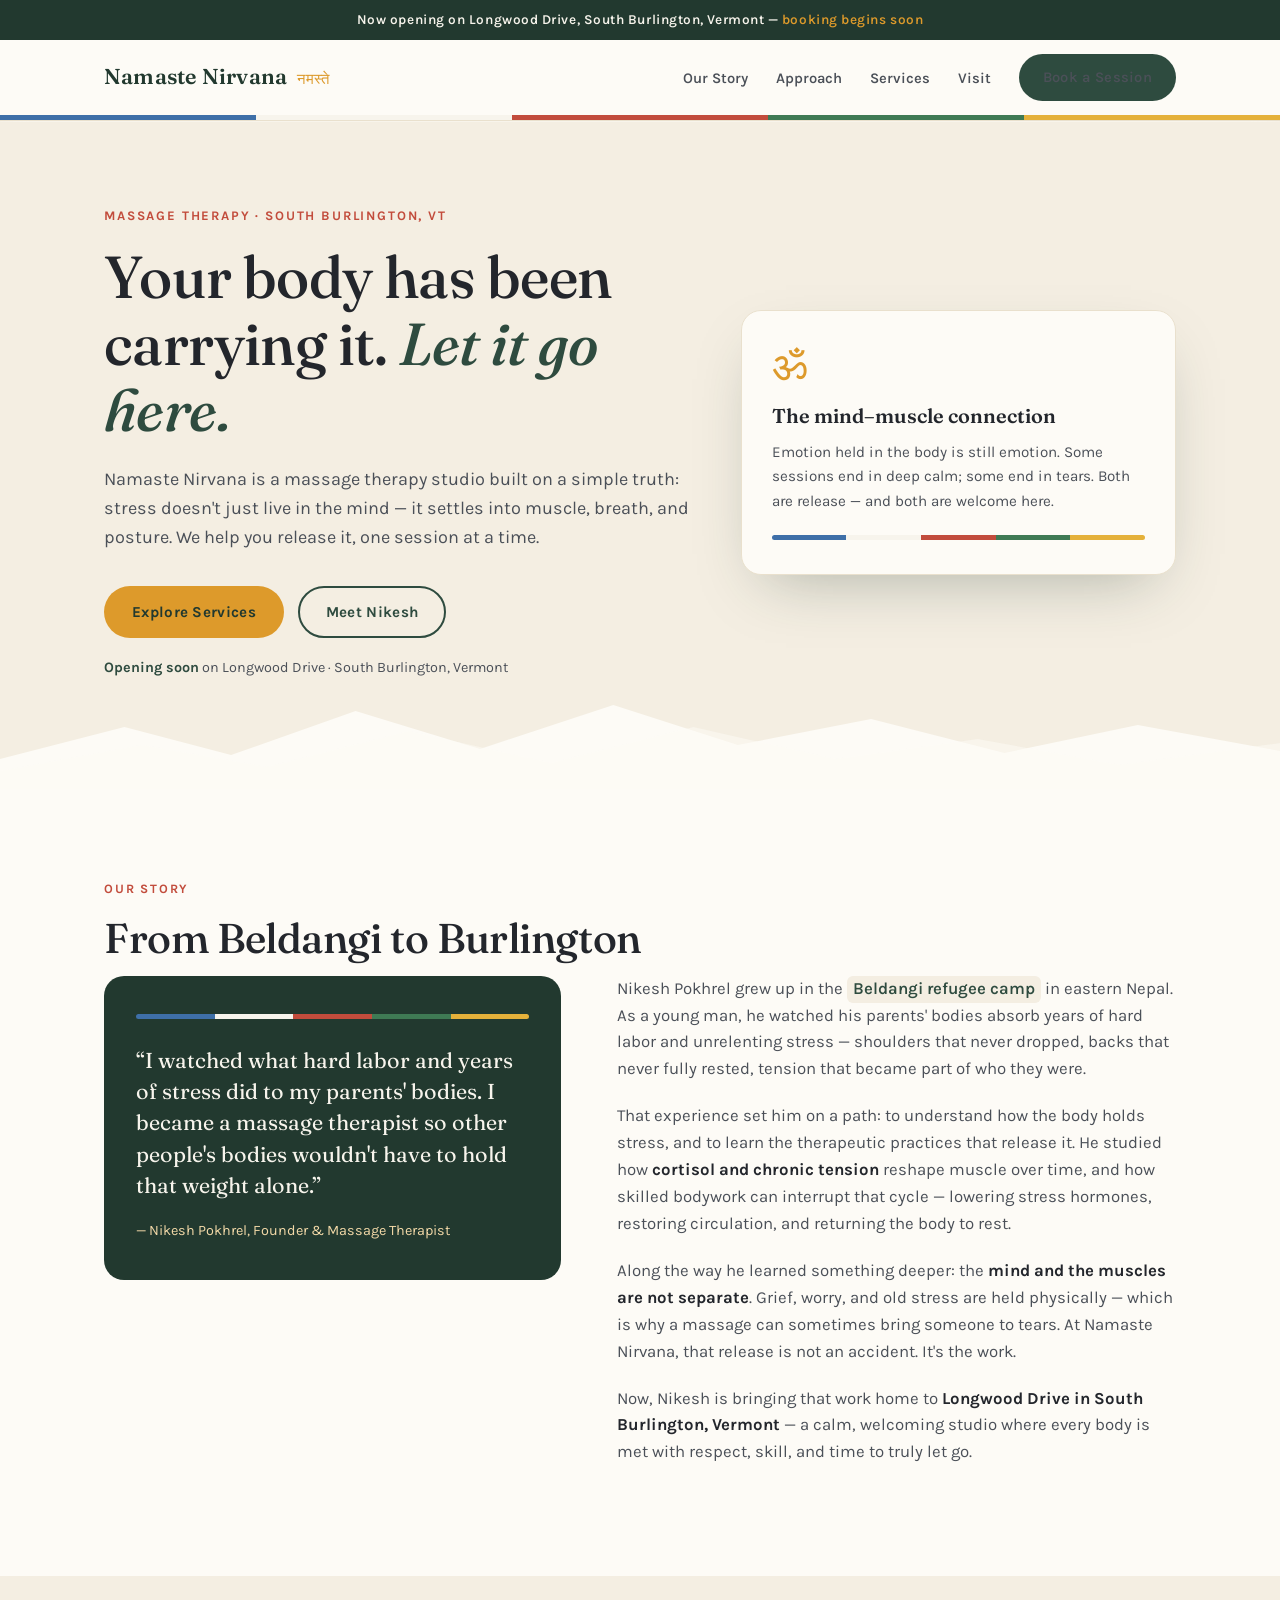
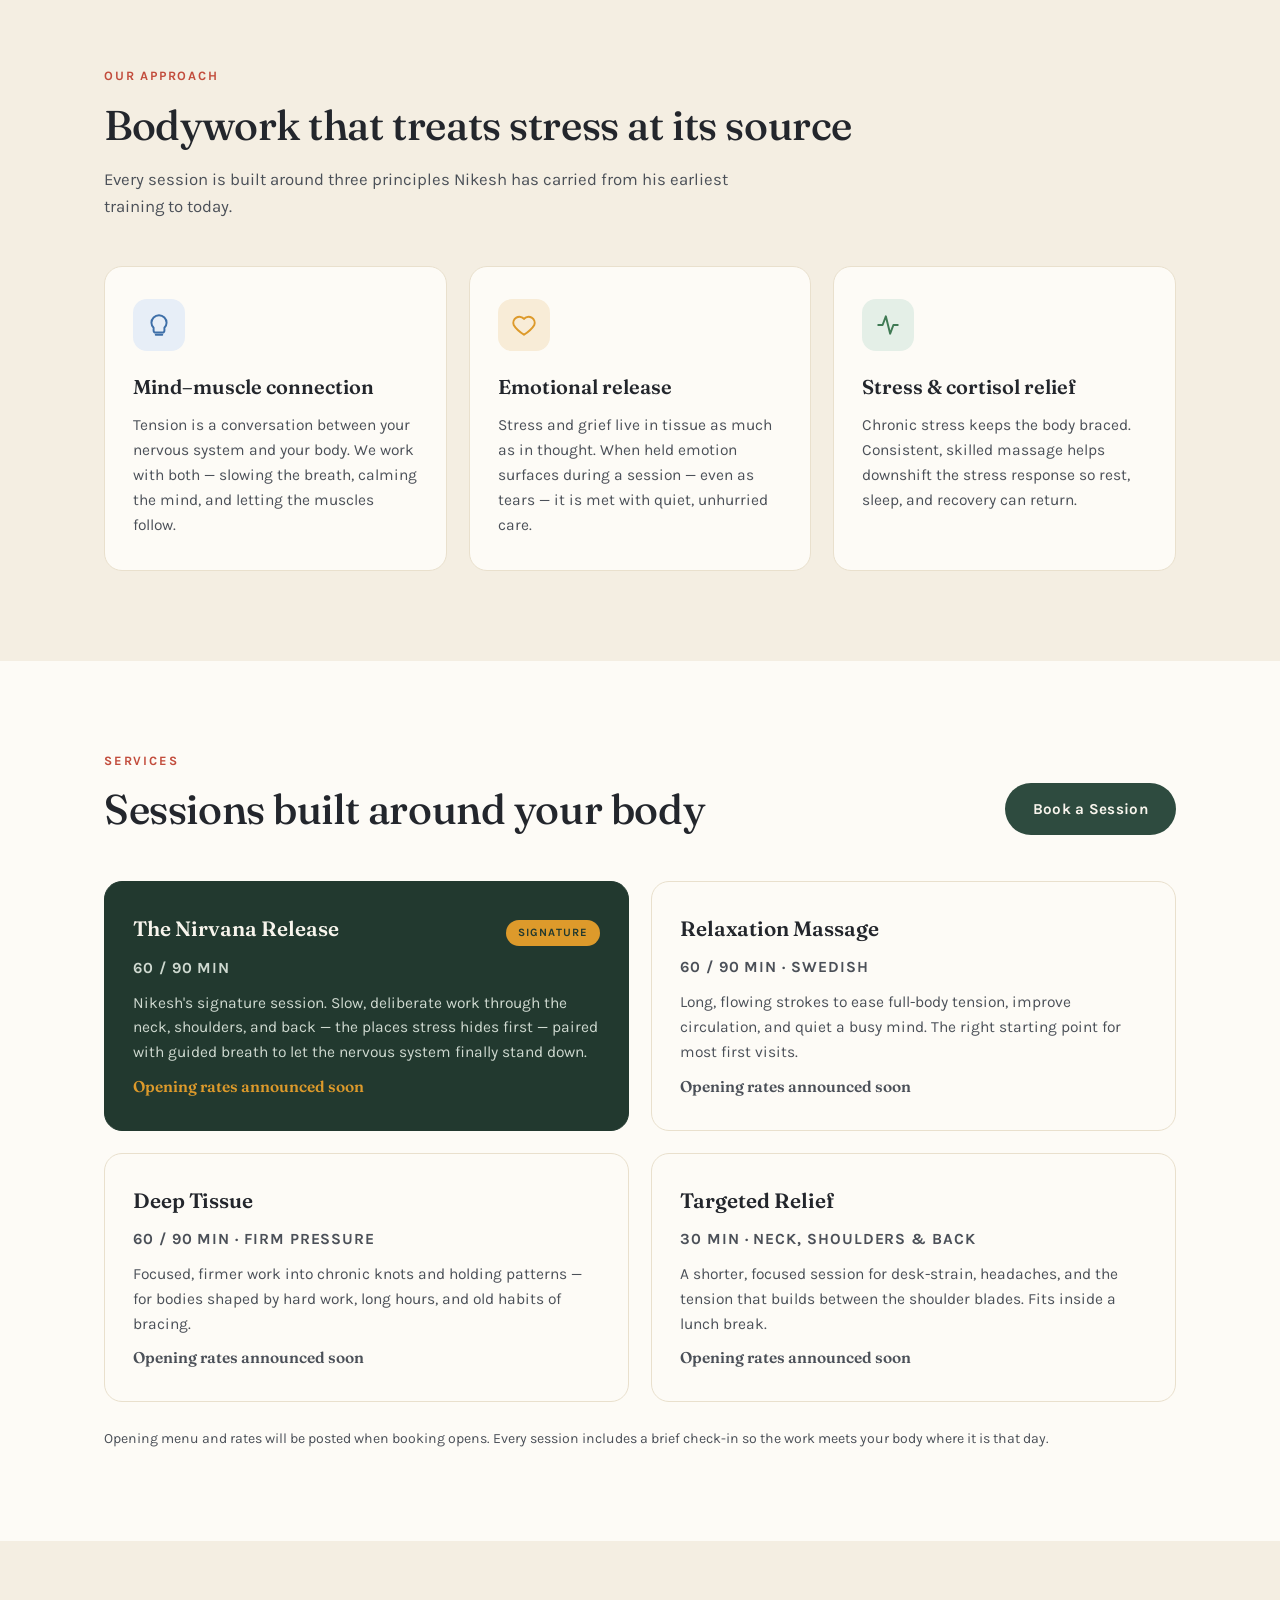
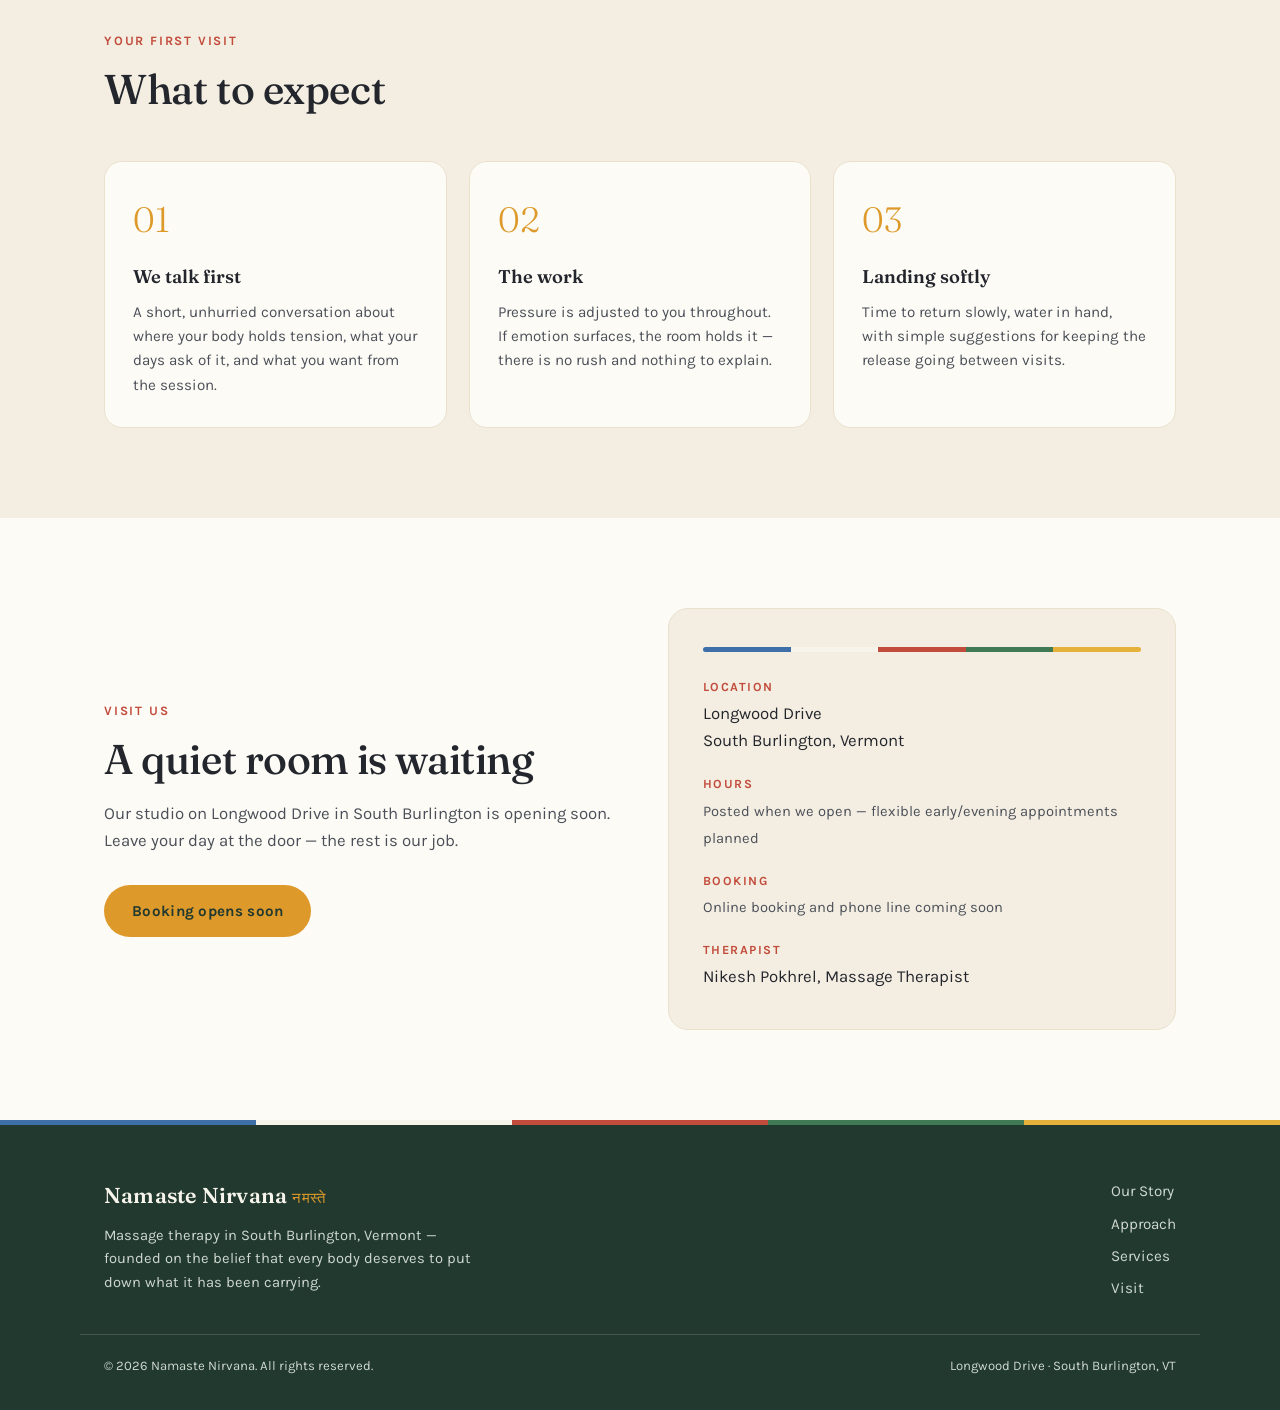
==== docs/index.html @ c133d60f "Add Namaste Nirvana website and GitHub Pages deployment New single-page HTML site in docs/ for the s" ====
<!DOCTYPE html>
<html lang="en">
<head>
<meta charset="UTF-8">
<meta name="viewport" content="width=device-width, initial-scale=1.0">
<title>Namaste Nirvana — Massage Therapy in South Burlington, VT</title>
<meta name="description" content="Namaste Nirvana is a massage therapy studio on Longwood Drive in South Burlington, Vermont. Founded by Nikesh Pokhrel, we help release the stress your body has been carrying.">
<link rel="preconnect" href="https://fonts.googleapis.com">
<link rel="preconnect" href="https://fonts.gstatic.com" crossorigin>
<link href="https://fonts.googleapis.com/css2?family=Fraunces:opsz,wght@9..144,300;9..144,400;9..144,500;9..144,600&family=Karla:wght@400;500;600;700&display=swap" rel="stylesheet">
<style>
  :root {
    --ink: #23262c;
    --ink-soft: #4b5058;
    --paper: #fdfbf6;
    --stone: #f4eee2;
    --stone-deep: #e9e0cd;
    --pine: #2e4b3f;
    --pine-deep: #22392f;
    --marigold: #dd9a2b;
    --marigold-soft: #f3d9a8;
    --clay: #c24c3c;
    /* prayer flag thread — sky, air, fire, water, earth */
    --flag-blue: #3e6fa8;
    --flag-white: #f7f4ec;
    --flag-red: #c24c3c;
    --flag-green: #3f7a54;
    --flag-yellow: #e5b13a;
    --serif: "Fraunces", Georgia, serif;
    --sans: "Karla", -apple-system, "Segoe UI", sans-serif;
  }
  * { margin: 0; padding: 0; box-sizing: border-box; }
  html { scroll-behavior: smooth; }
  body {
    font-family: var(--sans);
    color: var(--ink);
    background: var(--paper);
    line-height: 1.6;
    -webkit-font-smoothing: antialiased;
  }
  img, svg { max-width: 100%; display: block; }
  a { color: inherit; }
  .wrap { max-width: 1120px; margin: 0 auto; padding: 0 24px; }

  /* ---------- prayer flag thread (signature element) ---------- */
  .flag-thread {
    display: flex; height: 5px; width: 100%;
  }
  .flag-thread span { flex: 1; }
  .flag-thread span:nth-child(1) { background: var(--flag-blue); }
  .flag-thread span:nth-child(2) { background: var(--flag-white); }
  .flag-thread span:nth-child(3) { background: var(--flag-red); }
  .flag-thread span:nth-child(4) { background: var(--flag-green); }
  .flag-thread span:nth-child(5) { background: var(--flag-yellow); }

  /* ---------- announcement bar ---------- */
  .announce {
    background: var(--pine-deep); color: var(--flag-white);
    text-align: center; font-size: 0.85rem; letter-spacing: 0.04em;
    padding: 9px 16px; font-weight: 600;
  }
  .announce em { font-style: normal; color: var(--marigold); }

  /* ---------- header ---------- */
  header {
    position: sticky; top: 0; z-index: 50;
    background: rgba(253, 251, 246, 0.92);
    backdrop-filter: blur(12px);
    border-bottom: 1px solid var(--stone-deep);
  }
  .nav {
    display: flex; align-items: center; justify-content: space-between;
    padding: 14px 24px; max-width: 1120px; margin: 0 auto;
  }
  .brand { display: flex; align-items: baseline; gap: 10px; text-decoration: none; }
  .brand-name {
    font-family: var(--serif); font-weight: 600; font-size: 1.35rem;
    color: var(--pine-deep); letter-spacing: 0.01em;
  }
  .brand-devanagari {
    font-size: 0.95rem; color: var(--marigold); font-weight: 400;
  }
  .nav-links { display: flex; gap: 28px; list-style: none; align-items: center; }
  .nav-links a {
    text-decoration: none; font-weight: 600; font-size: 0.92rem;
    color: var(--ink-soft); transition: color 0.2s;
  }
  .nav-links a:hover { color: var(--pine); }
  .btn {
    display: inline-block; text-decoration: none; font-weight: 700;
    font-family: var(--sans); font-size: 0.95rem; letter-spacing: 0.02em;
    padding: 12px 26px; border-radius: 999px; border: 2px solid transparent;
    transition: transform 0.15s ease, background 0.2s, color 0.2s, border-color 0.2s;
    cursor: pointer;
  }
  .btn:hover { transform: translateY(-1px); }
  .btn-primary { background: var(--pine); color: var(--flag-white); }
  .btn-primary:hover { background: var(--pine-deep); }
  .btn-outline { border-color: var(--pine); color: var(--pine); background: transparent; }
  .btn-outline:hover { background: var(--pine); color: var(--flag-white); }
  .btn-marigold { background: var(--marigold); color: var(--pine-deep); }
  .btn-marigold:hover { background: #c8871d; }
  .nav .btn { padding: 10px 22px; }
  .nav-toggle { display: none; }

  /* ---------- hero ---------- */
  .hero {
    background: var(--stone);
    position: relative; overflow: hidden;
  }
  .hero-inner {
    display: grid; grid-template-columns: 1.15fr 0.85fr; gap: 48px;
    align-items: center; padding: 84px 24px 110px;
    max-width: 1120px; margin: 0 auto; position: relative; z-index: 2;
  }
  .hero-kicker {
    font-weight: 700; font-size: 0.82rem; letter-spacing: 0.14em;
    text-transform: uppercase; color: var(--clay); margin-bottom: 18px;
  }
  .hero h1 {
    font-family: var(--serif); font-weight: 500; font-size: clamp(2.4rem, 5vw, 3.7rem);
    line-height: 1.12; color: var(--ink); letter-spacing: -0.01em;
  }
  .hero h1 em { font-style: italic; color: var(--pine); }
  .hero p.lede {
    margin-top: 22px; font-size: 1.13rem; color: var(--ink-soft); max-width: 33em;
  }
  .hero-ctas { margin-top: 34px; display: flex; gap: 14px; flex-wrap: wrap; align-items: center; }
  .hero-note { margin-top: 18px; font-size: 0.9rem; color: var(--ink-soft); }
  .hero-note strong { color: var(--pine); }

  .hero-art { position: relative; }
  .hero-card {
    background: var(--paper); border-radius: 20px; padding: 34px 30px;
    box-shadow: 0 24px 60px -24px rgba(34, 57, 47, 0.35);
    border: 1px solid var(--stone-deep);
  }
  .hero-card .om {
    font-family: var(--serif); font-size: 2.6rem; color: var(--marigold); line-height: 1;
  }
  .hero-card h3 { font-family: var(--serif); font-weight: 600; font-size: 1.25rem; margin: 14px 0 8px; }
  .hero-card p { font-size: 0.95rem; color: var(--ink-soft); }
  .hero-card .flag-thread { margin-top: 22px; border-radius: 3px; overflow: hidden; }

  .ridge { position: absolute; bottom: -2px; left: 0; right: 0; z-index: 1; }
  .ridge svg { width: 100%; height: 90px; display: block; }

  /* ---------- sections ---------- */
  section { padding: 90px 0; }
  .kicker {
    font-weight: 700; font-size: 0.8rem; letter-spacing: 0.14em;
    text-transform: uppercase; color: var(--clay); margin-bottom: 14px;
  }
  h2.section-title {
    font-family: var(--serif); font-weight: 500; font-size: clamp(1.9rem, 3.4vw, 2.6rem);
    line-height: 1.2; letter-spacing: -0.01em; max-width: 18em;
  }
  .section-sub { margin-top: 16px; color: var(--ink-soft); max-width: 38em; font-size: 1.05rem; }

  /* story */
  .story-grid { display: grid; grid-template-columns: 0.9fr 1.1fr; gap: 56px; align-items: start; margin-top: 12px; }
  .story-figure {
    background: var(--pine-deep); border-radius: 20px; padding: 38px 32px; color: var(--flag-white);
    position: sticky; top: 96px;
  }
  .story-figure .flag-thread { border-radius: 3px; overflow: hidden; margin-bottom: 26px; }
  .story-figure blockquote {
    font-family: var(--serif); font-size: 1.35rem; line-height: 1.45; font-weight: 400;
  }
  .story-figure figcaption { margin-top: 18px; font-size: 0.9rem; color: var(--marigold-soft); }
  .story-body p { margin-bottom: 1.2em; color: var(--ink-soft); font-size: 1.05rem; }
  .story-body p strong { color: var(--ink); }
  .story-body .place {
    display: inline-block; background: var(--stone); border-radius: 6px; padding: 0 6px;
    font-weight: 600; color: var(--pine);
  }

  /* approach */
  .band { background: var(--stone); }
  .approach-cards { display: grid; grid-template-columns: repeat(3, 1fr); gap: 22px; margin-top: 46px; }
  .a-card {
    background: var(--paper); border-radius: 18px; padding: 32px 28px;
    border: 1px solid var(--stone-deep);
    transition: transform 0.25s ease, box-shadow 0.25s ease;
  }
  .a-card:hover { transform: translateY(-4px); box-shadow: 0 18px 40px -20px rgba(34, 57, 47, 0.3); }
  .a-card .glyph {
    width: 52px; height: 52px; border-radius: 14px; display: grid; place-items: center;
    margin-bottom: 20px;
  }
  .a-card:nth-child(1) .glyph { background: #e7eef7; color: var(--flag-blue); }
  .a-card:nth-child(2) .glyph { background: #f8ecd7; color: var(--marigold); }
  .a-card:nth-child(3) .glyph { background: #e4efe7; color: var(--flag-green); }
  .a-card h3 { font-family: var(--serif); font-weight: 600; font-size: 1.25rem; margin-bottom: 10px; }
  .a-card p { color: var(--ink-soft); font-size: 0.97rem; }

  /* services */
  .services-head { display: flex; justify-content: space-between; align-items: flex-end; gap: 24px; flex-wrap: wrap; }
  .services-grid { display: grid; grid-template-columns: repeat(2, 1fr); gap: 22px; margin-top: 46px; }
  .s-card {
    border: 1px solid var(--stone-deep); border-radius: 18px; padding: 30px 28px;
    background: var(--paper); display: flex; flex-direction: column; gap: 10px;
    transition: transform 0.25s ease, box-shadow 0.25s ease;
  }
  .s-card:hover { transform: translateY(-4px); box-shadow: 0 18px 40px -20px rgba(34, 57, 47, 0.28); }
  .s-card.signature { background: var(--pine-deep); color: var(--flag-white); border-color: var(--pine-deep); }
  .s-card.signature .s-meta, .s-card.signature p { color: #cfd9d0; }
  .s-card.signature .s-price { color: var(--marigold); }
  .s-top { display: flex; justify-content: space-between; align-items: baseline; gap: 16px; }
  .s-card h3 { font-family: var(--serif); font-weight: 600; font-size: 1.3rem; }
  .s-badge {
    font-size: 0.7rem; font-weight: 700; letter-spacing: 0.1em; text-transform: uppercase;
    background: var(--marigold); color: var(--pine-deep); border-radius: 999px; padding: 4px 12px;
    white-space: nowrap;
  }
  .s-meta { font-size: 0.85rem; font-weight: 700; letter-spacing: 0.06em; text-transform: uppercase; color: var(--clay); }
  .s-card p { color: var(--ink-soft); font-size: 0.97rem; flex: 1; }
  .s-price { font-family: var(--serif); font-size: 1.15rem; font-weight: 600; color: var(--pine); }
  .pricing-note { margin-top: 26px; font-size: 0.88rem; color: var(--ink-soft); }

  /* expect */
  .steps { counter-reset: step; display: grid; grid-template-columns: repeat(3, 1fr); gap: 22px; margin-top: 46px; }
  .step {
    counter-increment: step; background: var(--paper); border-radius: 18px;
    border: 1px solid var(--stone-deep); padding: 30px 28px; position: relative;
  }
  .step::before {
    content: "0" counter(step);
    font-family: var(--serif); font-size: 2.2rem; font-weight: 300; color: var(--marigold);
    display: block; margin-bottom: 14px;
  }
  .step h3 { font-family: var(--serif); font-weight: 600; font-size: 1.15rem; margin-bottom: 8px; }
  .step p { color: var(--ink-soft); font-size: 0.95rem; }

  /* visit */
  .visit-grid { display: grid; grid-template-columns: 1fr 1fr; gap: 56px; align-items: center; }
  .visit-card {
    background: var(--stone); border-radius: 20px; padding: 38px 34px;
    border: 1px solid var(--stone-deep);
  }
  .visit-card dl { display: grid; gap: 20px; margin-top: 26px; }
  .visit-card dt {
    font-size: 0.78rem; font-weight: 700; letter-spacing: 0.12em; text-transform: uppercase;
    color: var(--clay); margin-bottom: 3px;
  }
  .visit-card dd { font-size: 1.05rem; color: var(--ink); }
  .visit-card dd .muted { color: var(--ink-soft); font-size: 0.92rem; }
  .visit-cta { margin-top: 30px; display: flex; gap: 14px; flex-wrap: wrap; }

  /* footer */
  footer { background: var(--pine-deep); color: #cfd9d0; }
  .footer-inner {
    max-width: 1120px; margin: 0 auto; padding: 54px 24px 34px;
    display: flex; justify-content: space-between; gap: 32px; flex-wrap: wrap;
  }
  .footer-brand .brand-name { color: var(--flag-white); }
  .footer-brand p { margin-top: 10px; font-size: 0.92rem; max-width: 26em; }
  .footer-links { list-style: none; display: grid; gap: 8px; font-size: 0.95rem; }
  .footer-links a { text-decoration: none; }
  .footer-links a:hover { color: var(--marigold); }
  .footer-bottom {
    border-top: 1px solid rgba(247, 244, 236, 0.15);
    max-width: 1120px; margin: 0 auto; padding: 20px 24px 34px;
    font-size: 0.82rem; display: flex; justify-content: space-between; gap: 16px; flex-wrap: wrap;
  }

  /* reveal animation */
  .reveal { opacity: 0; transform: translateY(22px); transition: opacity 0.6s ease, transform 0.6s ease; }
  .reveal.in { opacity: 1; transform: none; }
  @media (prefers-reduced-motion: reduce) {
    html { scroll-behavior: auto; }
    .reveal { opacity: 1; transform: none; transition: none; }
  }

  /* ---------- responsive ---------- */
  @media (max-width: 880px) {
    .hero-inner { grid-template-columns: 1fr; padding: 60px 24px 96px; }
    .hero-art { max-width: 460px; }
    .story-grid, .visit-grid { grid-template-columns: 1fr; }
    .story-figure { position: static; }
    .approach-cards, .steps { grid-template-columns: 1fr; }
    .services-grid { grid-template-columns: 1fr; }
    .nav-links { display: none; }
    .nav-toggle {
      display: grid; place-items: center; background: none; border: none;
      width: 42px; height: 42px; cursor: pointer; color: var(--pine-deep);
    }
    .nav-open .nav-links {
      display: grid; position: absolute; top: 100%; left: 0; right: 0;
      background: var(--paper); border-bottom: 1px solid var(--stone-deep);
      padding: 18px 24px 24px; gap: 16px;
    }
    section { padding: 70px 0; }
  }
</style>
</head>
<body>

<div class="announce">Now opening on Longwood Drive, South Burlington, Vermont — <em>booking begins soon</em></div>

<header>
  <nav class="nav" id="nav">
    <a class="brand" href="#top">
      <span class="brand-name">Namaste Nirvana</span>
      <span class="brand-devanagari">नमस्ते</span>
    </a>
    <ul class="nav-links">
      <li><a href="#story">Our Story</a></li>
      <li><a href="#approach">Approach</a></li>
      <li><a href="#services">Services</a></li>
      <li><a href="#visit">Visit</a></li>
      <li><a class="btn btn-primary" href="#visit">Book a Session</a></li>
    </ul>
    <button class="nav-toggle" id="navToggle" aria-label="Open menu">
      <svg width="24" height="24" viewBox="0 0 24 24" fill="none" stroke="currentColor" stroke-width="2.4" stroke-linecap="round"><path d="M4 7h16M4 12h16M4 17h16"/></svg>
    </button>
  </nav>
  <div class="flag-thread" aria-hidden="true"><span></span><span></span><span></span><span></span><span></span></div>
</header>

<main id="top">

  <!-- HERO -->
  <div class="hero">
    <div class="hero-inner">
      <div>
        <p class="hero-kicker">Massage Therapy · South Burlington, VT</p>
        <h1>Your body has been carrying it. <em>Let it go here.</em></h1>
        <p class="lede">
          Namaste Nirvana is a massage therapy studio built on a simple truth:
          stress doesn't just live in the mind — it settles into muscle, breath,
          and posture. We help you release it, one session at a time.
        </p>
        <div class="hero-ctas">
          <a class="btn btn-marigold" href="#services">Explore Services</a>
          <a class="btn btn-outline" href="#story">Meet Nikesh</a>
        </div>
        <p class="hero-note"><strong>Opening soon</strong> on Longwood Drive · South Burlington, Vermont</p>
      </div>
      <div class="hero-art reveal">
        <div class="hero-card">
          <div class="om" aria-hidden="true">ॐ</div>
          <h3>The mind–muscle connection</h3>
          <p>
            Emotion held in the body is still emotion. Some sessions end in deep calm;
            some end in tears. Both are release — and both are welcome here.
          </p>
          <div class="flag-thread" aria-hidden="true"><span></span><span></span><span></span><span></span><span></span></div>
        </div>
      </div>
    </div>
    <div class="ridge" aria-hidden="true">
      <svg viewBox="0 0 1440 90" preserveAspectRatio="none">
        <path d="M0,90 L0,58 L140,26 L260,54 L400,10 L540,48 L690,4 L830,44 L980,18 L1130,52 L1280,24 L1440,50 L1440,90 Z" fill="#fdfbf6"/>
        <path d="M0,90 L0,70 L160,44 L300,66 L460,30 L620,62 L780,26 L940,58 L1100,38 L1260,64 L1440,42 L1440,90 Z" fill="#fdfbf6" opacity="0.5"/>
      </svg>
    </div>
  </div>

  <!-- STORY -->
  <section id="story">
    <div class="wrap">
      <p class="kicker reveal">Our Story</p>
      <h2 class="section-title reveal">From Beldangi to Burlington</h2>
      <div class="story-grid">
        <figure class="story-figure reveal">
          <div class="flag-thread" aria-hidden="true"><span></span><span></span><span></span><span></span><span></span></div>
          <blockquote>
            “I watched what hard labor and years of stress did to my parents' bodies.
            I became a massage therapist so other people's bodies wouldn't have to
            hold that weight alone.”
          </blockquote>
          <figcaption>— Nikesh Pokhrel, Founder &amp; Massage Therapist</figcaption>
        </figure>
        <div class="story-body reveal">
          <p>
            Nikesh Pokhrel grew up in the <span class="place">Beldangi refugee camp</span> in
            eastern Nepal. As a young man, he watched his parents' bodies absorb years of
            hard labor and unrelenting stress — shoulders that never dropped, backs that
            never fully rested, tension that became part of who they were.
          </p>
          <p>
            That experience set him on a path: to understand how the body holds stress,
            and to learn the therapeutic practices that release it. He studied how
            <strong>cortisol and chronic tension</strong> reshape muscle over time, and how
            skilled bodywork can interrupt that cycle — lowering stress hormones, restoring
            circulation, and returning the body to rest.
          </p>
          <p>
            Along the way he learned something deeper: the <strong>mind and the muscles are
            not separate</strong>. Grief, worry, and old stress are held physically — which is
            why a massage can sometimes bring someone to tears. At Namaste Nirvana, that
            release is not an accident. It's the work.
          </p>
          <p>
            Now, Nikesh is bringing that work home to <strong>Longwood Drive in South
            Burlington, Vermont</strong> — a calm, welcoming studio where every body is met
            with respect, skill, and time to truly let go.
          </p>
        </div>
      </div>
    </div>
  </section>

  <!-- APPROACH -->
  <section id="approach" class="band">
    <div class="wrap">
      <p class="kicker reveal">Our Approach</p>
      <h2 class="section-title reveal">Bodywork that treats stress at its source</h2>
      <p class="section-sub reveal">
        Every session is built around three principles Nikesh has carried from his
        earliest training to today.
      </p>
      <div class="approach-cards">
        <div class="a-card reveal">
          <div class="glyph" aria-hidden="true">
            <svg width="26" height="26" viewBox="0 0 24 24" fill="none" stroke="currentColor" stroke-width="1.8" stroke-linecap="round" stroke-linejoin="round"><path d="M12 3a7 7 0 0 0-7 7c0 2 1 3.5 2 4.5V17a2 2 0 0 0 2 2h6a2 2 0 0 0 2-2v-2.5c1-1 2-2.5 2-4.5a7 7 0 0 0-7-7z"/><path d="M9 21h6"/></svg>
          </div>
          <h3>Mind–muscle connection</h3>
          <p>
            Tension is a conversation between your nervous system and your body.
            We work with both — slowing the breath, calming the mind, and letting
            the muscles follow.
          </p>
        </div>
        <div class="a-card reveal">
          <div class="glyph" aria-hidden="true">
            <svg width="26" height="26" viewBox="0 0 24 24" fill="none" stroke="currentColor" stroke-width="1.8" stroke-linecap="round" stroke-linejoin="round"><path d="M12 21s-7-4.6-9.5-9A5.6 5.6 0 0 1 12 6.4 5.6 5.6 0 0 1 21.5 12C19 16.4 12 21 12 21z"/></svg>
          </div>
          <h3>Emotional release</h3>
          <p>
            Stress and grief live in tissue as much as in thought. When held emotion
            surfaces during a session — even as tears — it is met with quiet,
            unhurried care.
          </p>
        </div>
        <div class="a-card reveal">
          <div class="glyph" aria-hidden="true">
            <svg width="26" height="26" viewBox="0 0 24 24" fill="none" stroke="currentColor" stroke-width="1.8" stroke-linecap="round" stroke-linejoin="round"><path d="M3 12h4l3-8 4 16 3-8h4"/></svg>
          </div>
          <h3>Stress &amp; cortisol relief</h3>
          <p>
            Chronic stress keeps the body braced. Consistent, skilled massage helps
            downshift the stress response so rest, sleep, and recovery can return.
          </p>
        </div>
      </div>
    </div>
  </section>

  <!-- SERVICES -->
  <section id="services">
    <div class="wrap">
      <div class="services-head">
        <div>
          <p class="kicker reveal">Services</p>
          <h2 class="section-title reveal">Sessions built around your body</h2>
        </div>
        <a class="btn btn-primary reveal" href="#visit">Book a Session</a>
      </div>
      <div class="services-grid">
        <div class="s-card signature reveal">
          <div class="s-top">
            <h3>The Nirvana Release</h3>
            <span class="s-badge">Signature</span>
          </div>
          <p class="s-meta">60 / 90 min</p>
          <p>
            Nikesh's signature session. Slow, deliberate work through the neck,
            shoulders, and back — the places stress hides first — paired with guided
            breath to let the nervous system finally stand down.
          </p>
          <p class="s-price">Opening rates announced soon</p>
        </div>
        <div class="s-card reveal">
          <div class="s-top"><h3>Relaxation Massage</h3></div>
          <p class="s-meta">60 / 90 min · Swedish</p>
          <p>
            Long, flowing strokes to ease full-body tension, improve circulation,
            and quiet a busy mind. The right starting point for most first visits.
          </p>
          <p class="s-price">Opening rates announced soon</p>
        </div>
        <div class="s-card reveal">
          <div class="s-top"><h3>Deep Tissue</h3></div>
          <p class="s-meta">60 / 90 min · Firm pressure</p>
          <p>
            Focused, firmer work into chronic knots and holding patterns — for bodies
            shaped by hard work, long hours, and old habits of bracing.
          </p>
          <p class="s-price">Opening rates announced soon</p>
        </div>
        <div class="s-card reveal">
          <div class="s-top"><h3>Targeted Relief</h3></div>
          <p class="s-meta">30 min · Neck, shoulders &amp; back</p>
          <p>
            A shorter, focused session for desk-strain, headaches, and the tension
            that builds between the shoulder blades. Fits inside a lunch break.
          </p>
          <p class="s-price">Opening rates announced soon</p>
        </div>
      </div>
      <p class="pricing-note">
        Opening menu and rates will be posted when booking opens. Every session includes
        a brief check-in so the work meets your body where it is that day.
      </p>
    </div>
  </section>

  <!-- WHAT TO EXPECT -->
  <section class="band">
    <div class="wrap">
      <p class="kicker reveal">Your First Visit</p>
      <h2 class="section-title reveal">What to expect</h2>
      <div class="steps">
        <div class="step reveal">
          <h3>We talk first</h3>
          <p>
            A short, unhurried conversation about where your body holds tension,
            what your days ask of it, and what you want from the session.
          </p>
        </div>
        <div class="step reveal">
          <h3>The work</h3>
          <p>
            Pressure is adjusted to you throughout. If emotion surfaces, the room
            holds it — there is no rush and nothing to explain.
          </p>
        </div>
        <div class="step reveal">
          <h3>Landing softly</h3>
          <p>
            Time to return slowly, water in hand, with simple suggestions for
            keeping the release going between visits.
          </p>
        </div>
      </div>
    </div>
  </section>

  <!-- VISIT -->
  <section id="visit">
    <div class="wrap">
      <div class="visit-grid">
        <div class="reveal">
          <p class="kicker">Visit Us</p>
          <h2 class="section-title">A quiet room is waiting</h2>
          <p class="section-sub">
            Our studio on Longwood Drive in South Burlington is opening soon.
            Leave your day at the door — the rest is our job.
          </p>
          <div class="visit-cta">
            <a class="btn btn-marigold" href="#visit">Booking opens soon</a>
          </div>
        </div>
        <div class="visit-card reveal">
          <div class="flag-thread" aria-hidden="true" style="border-radius:3px;overflow:hidden;"><span></span><span></span><span></span><span></span><span></span></div>
          <dl>
            <div>
              <dt>Location</dt>
              <dd>Longwood Drive<br>South Burlington, Vermont</dd>
            </div>
            <div>
              <dt>Hours</dt>
              <dd><span class="muted">Posted when we open — flexible early/evening appointments planned</span></dd>
            </div>
            <div>
              <dt>Booking</dt>
              <dd><span class="muted">Online booking and phone line coming soon</span></dd>
            </div>
            <div>
              <dt>Therapist</dt>
              <dd>Nikesh Pokhrel, Massage Therapist</dd>
            </div>
          </dl>
        </div>
      </div>
    </div>
  </section>

</main>

<footer>
  <div class="flag-thread" aria-hidden="true"><span></span><span></span><span></span><span></span><span></span></div>
  <div class="footer-inner">
    <div class="footer-brand">
      <span class="brand-name">Namaste Nirvana <span class="brand-devanagari">नमस्ते</span></span>
      <p>
        Massage therapy in South Burlington, Vermont — founded on the belief that
        every body deserves to put down what it has been carrying.
      </p>
    </div>
    <ul class="footer-links">
      <li><a href="#story">Our Story</a></li>
      <li><a href="#approach">Approach</a></li>
      <li><a href="#services">Services</a></li>
      <li><a href="#visit">Visit</a></li>
    </ul>
  </div>
  <div class="footer-bottom">
    <span>© 2026 Namaste Nirvana. All rights reserved.</span>
    <span>Longwood Drive · South Burlington, VT</span>
  </div>
</footer>

<script>
  // mobile nav
  const nav = document.getElementById('nav');
  document.getElementById('navToggle').addEventListener('click', () => {
    nav.classList.toggle('nav-open');
  });
  nav.querySelectorAll('.nav-links a').forEach(a =>
    a.addEventListener('click', () => nav.classList.remove('nav-open'))
  );

  // scroll reveal
  const io = new IntersectionObserver(entries => {
    entries.forEach(e => {
      if (e.isIntersecting) { e.target.classList.add('in'); io.unobserve(e.target); }
    });
  }, { threshold: 0.12 });
  document.querySelectorAll('.reveal').forEach(el => io.observe(el));
</script>

</body>
</html>
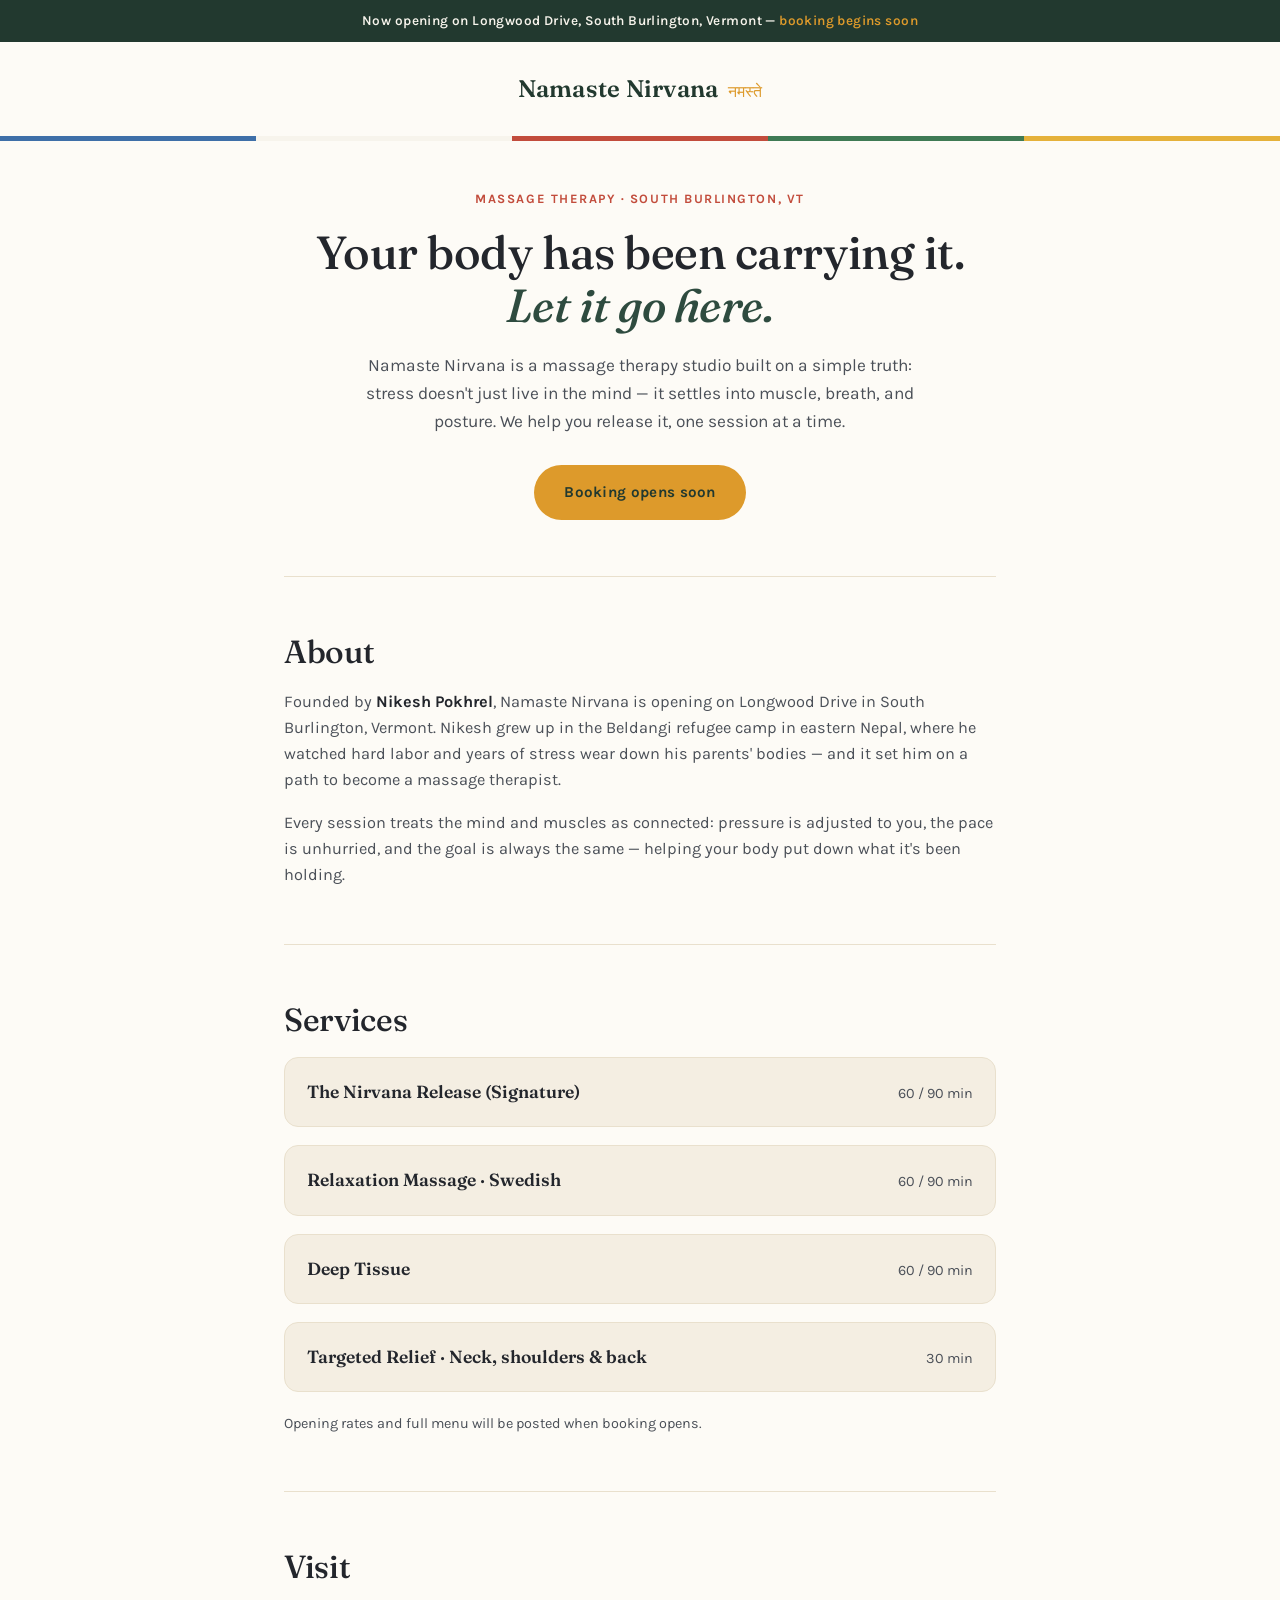
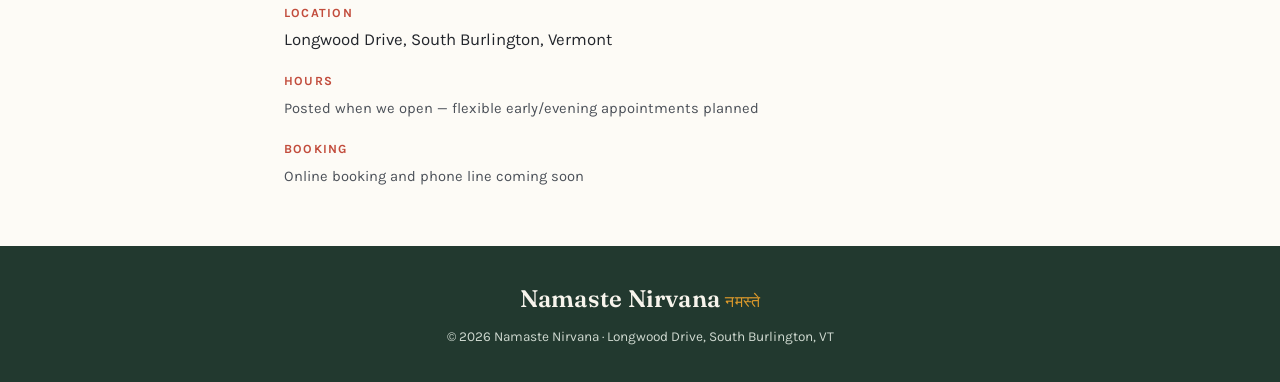
==== commit 344bbfa9: "Simplify homepage to a single clean info page Strip the site down to what a one-page business site n" ====
--- a/docs/index.html
+++ b/docs/index.html
@@ -7,7 +7,7 @@
 <meta name="description" content="Namaste Nirvana is a massage therapy studio on Longwood Drive in South Burlington, Vermont. Founded by Nikesh Pokhrel, we help release the stress your body has been carrying.">
 <link rel="preconnect" href="https://fonts.googleapis.com">
 <link rel="preconnect" href="https://fonts.gstatic.com" crossorigin>
-<link href="https://fonts.googleapis.com/css2?family=Fraunces:opsz,wght@9..144,300;9..144,400;9..144,500;9..144,600&family=Karla:wght@400;500;600;700&display=swap" rel="stylesheet">
+<link href="https://fonts.googleapis.com/css2?family=Fraunces:opsz,wght@9..144,400;9..144,500;9..144,600&family=Karla:wght@400;500;600;700&display=swap" rel="stylesheet">
 <style>
   :root {
     --ink: #23262c;
@@ -18,9 +18,7 @@
     --pine: #2e4b3f;
     --pine-deep: #22392f;
     --marigold: #dd9a2b;
-    --marigold-soft: #f3d9a8;
     --clay: #c24c3c;
-    /* prayer flag thread — sky, air, fire, water, earth */
     --flag-blue: #3e6fa8;
     --flag-white: #f7f4ec;
     --flag-red: #c24c3c;
@@ -30,7 +28,6 @@
     --sans: "Karla", -apple-system, "Segoe UI", sans-serif;
   }
   * { margin: 0; padding: 0; box-sizing: border-box; }
-  html { scroll-behavior: smooth; }
   body {
     font-family: var(--sans);
     color: var(--ink);
@@ -38,14 +35,10 @@
     line-height: 1.6;
     -webkit-font-smoothing: antialiased;
   }
-  img, svg { max-width: 100%; display: block; }
   a { color: inherit; }
-  .wrap { max-width: 1120px; margin: 0 auto; padding: 0 24px; }
-
-  /* ---------- prayer flag thread (signature element) ---------- */
-  .flag-thread {
-    display: flex; height: 5px; width: 100%;
-  }
+  .wrap { max-width: 760px; margin: 0 auto; padding: 0 24px; }
+
+  .flag-thread { display: flex; height: 5px; width: 100%; }
   .flag-thread span { flex: 1; }
   .flag-thread span:nth-child(1) { background: var(--flag-blue); }
   .flag-thread span:nth-child(2) { background: var(--flag-white); }
@@ -53,245 +46,77 @@
   .flag-thread span:nth-child(4) { background: var(--flag-green); }
   .flag-thread span:nth-child(5) { background: var(--flag-yellow); }
 
-  /* ---------- announcement bar ---------- */
   .announce {
     background: var(--pine-deep); color: var(--flag-white);
-    text-align: center; font-size: 0.85rem; letter-spacing: 0.04em;
-    padding: 9px 16px; font-weight: 600;
+    text-align: center; font-size: 0.85rem; letter-spacing: 0.03em;
+    padding: 10px 16px; font-weight: 600;
   }
   .announce em { font-style: normal; color: var(--marigold); }
 
-  /* ---------- header ---------- */
-  header {
-    position: sticky; top: 0; z-index: 50;
-    background: rgba(253, 251, 246, 0.92);
-    backdrop-filter: blur(12px);
-    border-bottom: 1px solid var(--stone-deep);
-  }
-  .nav {
-    display: flex; align-items: center; justify-content: space-between;
-    padding: 14px 24px; max-width: 1120px; margin: 0 auto;
-  }
-  .brand { display: flex; align-items: baseline; gap: 10px; text-decoration: none; }
+  header { padding: 28px 0; }
+  .brand { display: flex; align-items: baseline; justify-content: center; gap: 10px; text-decoration: none; }
   .brand-name {
-    font-family: var(--serif); font-weight: 600; font-size: 1.35rem;
+    font-family: var(--serif); font-weight: 600; font-size: 1.5rem;
     color: var(--pine-deep); letter-spacing: 0.01em;
   }
-  .brand-devanagari {
-    font-size: 0.95rem; color: var(--marigold); font-weight: 400;
-  }
-  .nav-links { display: flex; gap: 28px; list-style: none; align-items: center; }
-  .nav-links a {
-    text-decoration: none; font-weight: 600; font-size: 0.92rem;
-    color: var(--ink-soft); transition: color 0.2s;
-  }
-  .nav-links a:hover { color: var(--pine); }
+  .brand-devanagari { font-size: 1rem; color: var(--marigold); font-weight: 400; }
+
   .btn {
     display: inline-block; text-decoration: none; font-weight: 700;
     font-family: var(--sans); font-size: 0.95rem; letter-spacing: 0.02em;
-    padding: 12px 26px; border-radius: 999px; border: 2px solid transparent;
-    transition: transform 0.15s ease, background 0.2s, color 0.2s, border-color 0.2s;
-    cursor: pointer;
-  }
-  .btn:hover { transform: translateY(-1px); }
-  .btn-primary { background: var(--pine); color: var(--flag-white); }
-  .btn-primary:hover { background: var(--pine-deep); }
+    padding: 13px 28px; border-radius: 999px; border: 2px solid transparent;
+  }
+  .btn-marigold { background: var(--marigold); color: var(--pine-deep); }
   .btn-outline { border-color: var(--pine); color: var(--pine); background: transparent; }
-  .btn-outline:hover { background: var(--pine); color: var(--flag-white); }
-  .btn-marigold { background: var(--marigold); color: var(--pine-deep); }
-  .btn-marigold:hover { background: #c8871d; }
-  .nav .btn { padding: 10px 22px; }
-  .nav-toggle { display: none; }
-
-  /* ---------- hero ---------- */
-  .hero {
-    background: var(--stone);
-    position: relative; overflow: hidden;
-  }
-  .hero-inner {
-    display: grid; grid-template-columns: 1.15fr 0.85fr; gap: 48px;
-    align-items: center; padding: 84px 24px 110px;
-    max-width: 1120px; margin: 0 auto; position: relative; z-index: 2;
-  }
+
+  main { padding: 8px 0 0; }
+  section { padding: 56px 0; border-top: 1px solid var(--stone-deep); }
+  section:first-of-type { border-top: none; }
+
+  .hero { text-align: center; padding-top: 40px; }
   .hero-kicker {
-    font-weight: 700; font-size: 0.82rem; letter-spacing: 0.14em;
-    text-transform: uppercase; color: var(--clay); margin-bottom: 18px;
+    font-weight: 700; font-size: 0.8rem; letter-spacing: 0.12em;
+    text-transform: uppercase; color: var(--clay); margin-bottom: 16px;
   }
   .hero h1 {
-    font-family: var(--serif); font-weight: 500; font-size: clamp(2.4rem, 5vw, 3.7rem);
-    line-height: 1.12; color: var(--ink); letter-spacing: -0.01em;
+    font-family: var(--serif); font-weight: 500; font-size: clamp(2rem, 6vw, 2.9rem);
+    line-height: 1.15; color: var(--ink); letter-spacing: -0.01em;
   }
   .hero h1 em { font-style: italic; color: var(--pine); }
   .hero p.lede {
-    margin-top: 22px; font-size: 1.13rem; color: var(--ink-soft); max-width: 33em;
-  }
-  .hero-ctas { margin-top: 34px; display: flex; gap: 14px; flex-wrap: wrap; align-items: center; }
-  .hero-note { margin-top: 18px; font-size: 0.9rem; color: var(--ink-soft); }
-  .hero-note strong { color: var(--pine); }
-
-  .hero-art { position: relative; }
-  .hero-card {
-    background: var(--paper); border-radius: 20px; padding: 34px 30px;
-    box-shadow: 0 24px 60px -24px rgba(34, 57, 47, 0.35);
-    border: 1px solid var(--stone-deep);
-  }
-  .hero-card .om {
-    font-family: var(--serif); font-size: 2.6rem; color: var(--marigold); line-height: 1;
-  }
-  .hero-card h3 { font-family: var(--serif); font-weight: 600; font-size: 1.25rem; margin: 14px 0 8px; }
-  .hero-card p { font-size: 0.95rem; color: var(--ink-soft); }
-  .hero-card .flag-thread { margin-top: 22px; border-radius: 3px; overflow: hidden; }
-
-  .ridge { position: absolute; bottom: -2px; left: 0; right: 0; z-index: 1; }
-  .ridge svg { width: 100%; height: 90px; display: block; }
-
-  /* ---------- sections ---------- */
-  section { padding: 90px 0; }
-  .kicker {
-    font-weight: 700; font-size: 0.8rem; letter-spacing: 0.14em;
-    text-transform: uppercase; color: var(--clay); margin-bottom: 14px;
-  }
+    margin: 20px auto 0; font-size: 1.08rem; color: var(--ink-soft); max-width: 34em;
+  }
+  .hero-ctas { margin-top: 30px; display: flex; gap: 14px; justify-content: center; flex-wrap: wrap; }
+
   h2.section-title {
-    font-family: var(--serif); font-weight: 500; font-size: clamp(1.9rem, 3.4vw, 2.6rem);
-    line-height: 1.2; letter-spacing: -0.01em; max-width: 18em;
-  }
-  .section-sub { margin-top: 16px; color: var(--ink-soft); max-width: 38em; font-size: 1.05rem; }
-
-  /* story */
-  .story-grid { display: grid; grid-template-columns: 0.9fr 1.1fr; gap: 56px; align-items: start; margin-top: 12px; }
-  .story-figure {
-    background: var(--pine-deep); border-radius: 20px; padding: 38px 32px; color: var(--flag-white);
-    position: sticky; top: 96px;
-  }
-  .story-figure .flag-thread { border-radius: 3px; overflow: hidden; margin-bottom: 26px; }
-  .story-figure blockquote {
-    font-family: var(--serif); font-size: 1.35rem; line-height: 1.45; font-weight: 400;
-  }
-  .story-figure figcaption { margin-top: 18px; font-size: 0.9rem; color: var(--marigold-soft); }
-  .story-body p { margin-bottom: 1.2em; color: var(--ink-soft); font-size: 1.05rem; }
-  .story-body p strong { color: var(--ink); }
-  .story-body .place {
-    display: inline-block; background: var(--stone); border-radius: 6px; padding: 0 6px;
-    font-weight: 600; color: var(--pine);
-  }
-
-  /* approach */
-  .band { background: var(--stone); }
-  .approach-cards { display: grid; grid-template-columns: repeat(3, 1fr); gap: 22px; margin-top: 46px; }
-  .a-card {
-    background: var(--paper); border-radius: 18px; padding: 32px 28px;
-    border: 1px solid var(--stone-deep);
-    transition: transform 0.25s ease, box-shadow 0.25s ease;
-  }
-  .a-card:hover { transform: translateY(-4px); box-shadow: 0 18px 40px -20px rgba(34, 57, 47, 0.3); }
-  .a-card .glyph {
-    width: 52px; height: 52px; border-radius: 14px; display: grid; place-items: center;
-    margin-bottom: 20px;
-  }
-  .a-card:nth-child(1) .glyph { background: #e7eef7; color: var(--flag-blue); }
-  .a-card:nth-child(2) .glyph { background: #f8ecd7; color: var(--marigold); }
-  .a-card:nth-child(3) .glyph { background: #e4efe7; color: var(--flag-green); }
-  .a-card h3 { font-family: var(--serif); font-weight: 600; font-size: 1.25rem; margin-bottom: 10px; }
-  .a-card p { color: var(--ink-soft); font-size: 0.97rem; }
-
-  /* services */
-  .services-head { display: flex; justify-content: space-between; align-items: flex-end; gap: 24px; flex-wrap: wrap; }
-  .services-grid { display: grid; grid-template-columns: repeat(2, 1fr); gap: 22px; margin-top: 46px; }
-  .s-card {
-    border: 1px solid var(--stone-deep); border-radius: 18px; padding: 30px 28px;
-    background: var(--paper); display: flex; flex-direction: column; gap: 10px;
-    transition: transform 0.25s ease, box-shadow 0.25s ease;
-  }
-  .s-card:hover { transform: translateY(-4px); box-shadow: 0 18px 40px -20px rgba(34, 57, 47, 0.28); }
-  .s-card.signature { background: var(--pine-deep); color: var(--flag-white); border-color: var(--pine-deep); }
-  .s-card.signature .s-meta, .s-card.signature p { color: #cfd9d0; }
-  .s-card.signature .s-price { color: var(--marigold); }
-  .s-top { display: flex; justify-content: space-between; align-items: baseline; gap: 16px; }
-  .s-card h3 { font-family: var(--serif); font-weight: 600; font-size: 1.3rem; }
-  .s-badge {
-    font-size: 0.7rem; font-weight: 700; letter-spacing: 0.1em; text-transform: uppercase;
-    background: var(--marigold); color: var(--pine-deep); border-radius: 999px; padding: 4px 12px;
-    white-space: nowrap;
-  }
-  .s-meta { font-size: 0.85rem; font-weight: 700; letter-spacing: 0.06em; text-transform: uppercase; color: var(--clay); }
-  .s-card p { color: var(--ink-soft); font-size: 0.97rem; flex: 1; }
-  .s-price { font-family: var(--serif); font-size: 1.15rem; font-weight: 600; color: var(--pine); }
-  .pricing-note { margin-top: 26px; font-size: 0.88rem; color: var(--ink-soft); }
-
-  /* expect */
-  .steps { counter-reset: step; display: grid; grid-template-columns: repeat(3, 1fr); gap: 22px; margin-top: 46px; }
-  .step {
-    counter-increment: step; background: var(--paper); border-radius: 18px;
-    border: 1px solid var(--stone-deep); padding: 30px 28px; position: relative;
-  }
-  .step::before {
-    content: "0" counter(step);
-    font-family: var(--serif); font-size: 2.2rem; font-weight: 300; color: var(--marigold);
-    display: block; margin-bottom: 14px;
-  }
-  .step h3 { font-family: var(--serif); font-weight: 600; font-size: 1.15rem; margin-bottom: 8px; }
-  .step p { color: var(--ink-soft); font-size: 0.95rem; }
-
-  /* visit */
-  .visit-grid { display: grid; grid-template-columns: 1fr 1fr; gap: 56px; align-items: center; }
-  .visit-card {
-    background: var(--stone); border-radius: 20px; padding: 38px 34px;
-    border: 1px solid var(--stone-deep);
-  }
-  .visit-card dl { display: grid; gap: 20px; margin-top: 26px; }
+    font-family: var(--serif); font-weight: 500; font-size: clamp(1.6rem, 3.4vw, 2rem);
+    line-height: 1.2; letter-spacing: -0.01em; margin-bottom: 18px;
+  }
+  .about p { color: var(--ink-soft); font-size: 1.02rem; margin-bottom: 1em; }
+  .about p:last-child { margin-bottom: 0; }
+  .about strong { color: var(--ink); }
+
+  .services-list { display: grid; gap: 18px; margin-top: 6px; }
+  .s-row {
+    border: 1px solid var(--stone-deep); border-radius: 14px; padding: 20px 22px;
+    background: var(--stone); display: flex; justify-content: space-between;
+    align-items: baseline; gap: 16px; flex-wrap: wrap;
+  }
+  .s-row h3 { font-family: var(--serif); font-weight: 600; font-size: 1.1rem; }
+  .s-row .s-meta { font-size: 0.9rem; color: var(--ink-soft); }
+  .pricing-note { margin-top: 20px; font-size: 0.9rem; color: var(--ink-soft); }
+
+  .visit-card dl { display: grid; gap: 18px; margin-top: 4px; }
   .visit-card dt {
-    font-size: 0.78rem; font-weight: 700; letter-spacing: 0.12em; text-transform: uppercase;
+    font-size: 0.78rem; font-weight: 700; letter-spacing: 0.1em; text-transform: uppercase;
     color: var(--clay); margin-bottom: 3px;
   }
   .visit-card dd { font-size: 1.05rem; color: var(--ink); }
   .visit-card dd .muted { color: var(--ink-soft); font-size: 0.92rem; }
-  .visit-cta { margin-top: 30px; display: flex; gap: 14px; flex-wrap: wrap; }
-
-  /* footer */
-  footer { background: var(--pine-deep); color: #cfd9d0; }
-  .footer-inner {
-    max-width: 1120px; margin: 0 auto; padding: 54px 24px 34px;
-    display: flex; justify-content: space-between; gap: 32px; flex-wrap: wrap;
-  }
-  .footer-brand .brand-name { color: var(--flag-white); }
-  .footer-brand p { margin-top: 10px; font-size: 0.92rem; max-width: 26em; }
-  .footer-links { list-style: none; display: grid; gap: 8px; font-size: 0.95rem; }
-  .footer-links a { text-decoration: none; }
-  .footer-links a:hover { color: var(--marigold); }
-  .footer-bottom {
-    border-top: 1px solid rgba(247, 244, 236, 0.15);
-    max-width: 1120px; margin: 0 auto; padding: 20px 24px 34px;
-    font-size: 0.82rem; display: flex; justify-content: space-between; gap: 16px; flex-wrap: wrap;
-  }
-
-  /* reveal animation */
-  .reveal { opacity: 0; transform: translateY(22px); transition: opacity 0.6s ease, transform 0.6s ease; }
-  .reveal.in { opacity: 1; transform: none; }
-  @media (prefers-reduced-motion: reduce) {
-    html { scroll-behavior: auto; }
-    .reveal { opacity: 1; transform: none; transition: none; }
-  }
-
-  /* ---------- responsive ---------- */
-  @media (max-width: 880px) {
-    .hero-inner { grid-template-columns: 1fr; padding: 60px 24px 96px; }
-    .hero-art { max-width: 460px; }
-    .story-grid, .visit-grid { grid-template-columns: 1fr; }
-    .story-figure { position: static; }
-    .approach-cards, .steps { grid-template-columns: 1fr; }
-    .services-grid { grid-template-columns: 1fr; }
-    .nav-links { display: none; }
-    .nav-toggle {
-      display: grid; place-items: center; background: none; border: none;
-      width: 42px; height: 42px; cursor: pointer; color: var(--pine-deep);
-    }
-    .nav-open .nav-links {
-      display: grid; position: absolute; top: 100%; left: 0; right: 0;
-      background: var(--paper); border-bottom: 1px solid var(--stone-deep);
-      padding: 18px 24px 24px; gap: 16px;
-    }
-    section { padding: 70px 0; }
-  }
+
+  footer { background: var(--pine-deep); color: #cfd9d0; text-align: center; padding: 34px 24px; }
+  footer .brand-name { color: var(--flag-white); }
+  footer p { margin-top: 8px; font-size: 0.85rem; }
 </style>
 </head>
 <body>
@@ -299,328 +124,96 @@
 <div class="announce">Now opening on Longwood Drive, South Burlington, Vermont — <em>booking begins soon</em></div>
 
 <header>
-  <nav class="nav" id="nav">
-    <a class="brand" href="#top">
-      <span class="brand-name">Namaste Nirvana</span>
-      <span class="brand-devanagari">नमस्ते</span>
-    </a>
-    <ul class="nav-links">
-      <li><a href="#story">Our Story</a></li>
-      <li><a href="#approach">Approach</a></li>
-      <li><a href="#services">Services</a></li>
-      <li><a href="#visit">Visit</a></li>
-      <li><a class="btn btn-primary" href="#visit">Book a Session</a></li>
-    </ul>
-    <button class="nav-toggle" id="navToggle" aria-label="Open menu">
-      <svg width="24" height="24" viewBox="0 0 24 24" fill="none" stroke="currentColor" stroke-width="2.4" stroke-linecap="round"><path d="M4 7h16M4 12h16M4 17h16"/></svg>
-    </button>
-  </nav>
-  <div class="flag-thread" aria-hidden="true"><span></span><span></span><span></span><span></span><span></span></div>
+  <a class="brand" href="#top">
+    <span class="brand-name">Namaste Nirvana</span>
+    <span class="brand-devanagari">नमस्ते</span>
+  </a>
 </header>
 
+<div class="flag-thread" aria-hidden="true"><span></span><span></span><span></span><span></span><span></span></div>
+
 <main id="top">
 
-  <!-- HERO -->
-  <div class="hero">
-    <div class="hero-inner">
-      <div>
-        <p class="hero-kicker">Massage Therapy · South Burlington, VT</p>
-        <h1>Your body has been carrying it. <em>Let it go here.</em></h1>
-        <p class="lede">
-          Namaste Nirvana is a massage therapy studio built on a simple truth:
-          stress doesn't just live in the mind — it settles into muscle, breath,
-          and posture. We help you release it, one session at a time.
-        </p>
-        <div class="hero-ctas">
-          <a class="btn btn-marigold" href="#services">Explore Services</a>
-          <a class="btn btn-outline" href="#story">Meet Nikesh</a>
-        </div>
-        <p class="hero-note"><strong>Opening soon</strong> on Longwood Drive · South Burlington, Vermont</p>
+  <div class="wrap">
+
+    <section class="hero">
+      <p class="hero-kicker">Massage Therapy · South Burlington, VT</p>
+      <h1>Your body has been carrying it. <em>Let it go here.</em></h1>
+      <p class="lede">
+        Namaste Nirvana is a massage therapy studio built on a simple truth:
+        stress doesn't just live in the mind — it settles into muscle, breath,
+        and posture. We help you release it, one session at a time.
+      </p>
+      <div class="hero-ctas">
+        <a class="btn btn-marigold" href="#visit">Booking opens soon</a>
       </div>
-      <div class="hero-art reveal">
-        <div class="hero-card">
-          <div class="om" aria-hidden="true">ॐ</div>
-          <h3>The mind–muscle connection</h3>
-          <p>
-            Emotion held in the body is still emotion. Some sessions end in deep calm;
-            some end in tears. Both are release — and both are welcome here.
-          </p>
-          <div class="flag-thread" aria-hidden="true"><span></span><span></span><span></span><span></span><span></span></div>
+    </section>
+
+    <section id="about" class="about">
+      <h2 class="section-title">About</h2>
+      <p>
+        Founded by <strong>Nikesh Pokhrel</strong>, Namaste Nirvana is opening on
+        Longwood Drive in South Burlington, Vermont. Nikesh grew up in the Beldangi
+        refugee camp in eastern Nepal, where he watched hard labor and years of
+        stress wear down his parents' bodies — and it set him on a path to become a
+        massage therapist.
+      </p>
+      <p>
+        Every session treats the mind and muscles as connected: pressure is adjusted
+        to you, the pace is unhurried, and the goal is always the same — helping
+        your body put down what it's been holding.
+      </p>
+    </section>
+
+    <section id="services">
+      <h2 class="section-title">Services</h2>
+      <div class="services-list">
+        <div class="s-row">
+          <h3>The Nirvana Release (Signature)</h3>
+          <span class="s-meta">60 / 90 min</span>
+        </div>
+        <div class="s-row">
+          <h3>Relaxation Massage · Swedish</h3>
+          <span class="s-meta">60 / 90 min</span>
+        </div>
+        <div class="s-row">
+          <h3>Deep Tissue</h3>
+          <span class="s-meta">60 / 90 min</span>
+        </div>
+        <div class="s-row">
+          <h3>Targeted Relief · Neck, shoulders &amp; back</h3>
+          <span class="s-meta">30 min</span>
         </div>
       </div>
-    </div>
-    <div class="ridge" aria-hidden="true">
-      <svg viewBox="0 0 1440 90" preserveAspectRatio="none">
-        <path d="M0,90 L0,58 L140,26 L260,54 L400,10 L540,48 L690,4 L830,44 L980,18 L1130,52 L1280,24 L1440,50 L1440,90 Z" fill="#fdfbf6"/>
-        <path d="M0,90 L0,70 L160,44 L300,66 L460,30 L620,62 L780,26 L940,58 L1100,38 L1260,64 L1440,42 L1440,90 Z" fill="#fdfbf6" opacity="0.5"/>
-      </svg>
-    </div>
+      <p class="pricing-note">Opening rates and full menu will be posted when booking opens.</p>
+    </section>
+
+    <section id="visit" class="visit-card">
+      <h2 class="section-title">Visit</h2>
+      <dl>
+        <div>
+          <dt>Location</dt>
+          <dd>Longwood Drive, South Burlington, Vermont</dd>
+        </div>
+        <div>
+          <dt>Hours</dt>
+          <dd><span class="muted">Posted when we open — flexible early/evening appointments planned</span></dd>
+        </div>
+        <div>
+          <dt>Booking</dt>
+          <dd><span class="muted">Online booking and phone line coming soon</span></dd>
+        </div>
+      </dl>
+    </section>
+
   </div>
 
-  <!-- STORY -->
-  <section id="story">
-    <div class="wrap">
-      <p class="kicker reveal">Our Story</p>
-      <h2 class="section-title reveal">From Beldangi to Burlington</h2>
-      <div class="story-grid">
-        <figure class="story-figure reveal">
-          <div class="flag-thread" aria-hidden="true"><span></span><span></span><span></span><span></span><span></span></div>
-          <blockquote>
-            “I watched what hard labor and years of stress did to my parents' bodies.
-            I became a massage therapist so other people's bodies wouldn't have to
-            hold that weight alone.”
-          </blockquote>
-          <figcaption>— Nikesh Pokhrel, Founder &amp; Massage Therapist</figcaption>
-        </figure>
-        <div class="story-body reveal">
-          <p>
-            Nikesh Pokhrel grew up in the <span class="place">Beldangi refugee camp</span> in
-            eastern Nepal. As a young man, he watched his parents' bodies absorb years of
-            hard labor and unrelenting stress — shoulders that never dropped, backs that
-            never fully rested, tension that became part of who they were.
-          </p>
-          <p>
-            That experience set him on a path: to understand how the body holds stress,
-            and to learn the therapeutic practices that release it. He studied how
-            <strong>cortisol and chronic tension</strong> reshape muscle over time, and how
-            skilled bodywork can interrupt that cycle — lowering stress hormones, restoring
-            circulation, and returning the body to rest.
-          </p>
-          <p>
-            Along the way he learned something deeper: the <strong>mind and the muscles are
-            not separate</strong>. Grief, worry, and old stress are held physically — which is
-            why a massage can sometimes bring someone to tears. At Namaste Nirvana, that
-            release is not an accident. It's the work.
-          </p>
-          <p>
-            Now, Nikesh is bringing that work home to <strong>Longwood Drive in South
-            Burlington, Vermont</strong> — a calm, welcoming studio where every body is met
-            with respect, skill, and time to truly let go.
-          </p>
-        </div>
-      </div>
-    </div>
-  </section>
-
-  <!-- APPROACH -->
-  <section id="approach" class="band">
-    <div class="wrap">
-      <p class="kicker reveal">Our Approach</p>
-      <h2 class="section-title reveal">Bodywork that treats stress at its source</h2>
-      <p class="section-sub reveal">
-        Every session is built around three principles Nikesh has carried from his
-        earliest training to today.
-      </p>
-      <div class="approach-cards">
-        <div class="a-card reveal">
-          <div class="glyph" aria-hidden="true">
-            <svg width="26" height="26" viewBox="0 0 24 24" fill="none" stroke="currentColor" stroke-width="1.8" stroke-linecap="round" stroke-linejoin="round"><path d="M12 3a7 7 0 0 0-7 7c0 2 1 3.5 2 4.5V17a2 2 0 0 0 2 2h6a2 2 0 0 0 2-2v-2.5c1-1 2-2.5 2-4.5a7 7 0 0 0-7-7z"/><path d="M9 21h6"/></svg>
-          </div>
-          <h3>Mind–muscle connection</h3>
-          <p>
-            Tension is a conversation between your nervous system and your body.
-            We work with both — slowing the breath, calming the mind, and letting
-            the muscles follow.
-          </p>
-        </div>
-        <div class="a-card reveal">
-          <div class="glyph" aria-hidden="true">
-            <svg width="26" height="26" viewBox="0 0 24 24" fill="none" stroke="currentColor" stroke-width="1.8" stroke-linecap="round" stroke-linejoin="round"><path d="M12 21s-7-4.6-9.5-9A5.6 5.6 0 0 1 12 6.4 5.6 5.6 0 0 1 21.5 12C19 16.4 12 21 12 21z"/></svg>
-          </div>
-          <h3>Emotional release</h3>
-          <p>
-            Stress and grief live in tissue as much as in thought. When held emotion
-            surfaces during a session — even as tears — it is met with quiet,
-            unhurried care.
-          </p>
-        </div>
-        <div class="a-card reveal">
-          <div class="glyph" aria-hidden="true">
-            <svg width="26" height="26" viewBox="0 0 24 24" fill="none" stroke="currentColor" stroke-width="1.8" stroke-linecap="round" stroke-linejoin="round"><path d="M3 12h4l3-8 4 16 3-8h4"/></svg>
-          </div>
-          <h3>Stress &amp; cortisol relief</h3>
-          <p>
-            Chronic stress keeps the body braced. Consistent, skilled massage helps
-            downshift the stress response so rest, sleep, and recovery can return.
-          </p>
-        </div>
-      </div>
-    </div>
-  </section>
-
-  <!-- SERVICES -->
-  <section id="services">
-    <div class="wrap">
-      <div class="services-head">
-        <div>
-          <p class="kicker reveal">Services</p>
-          <h2 class="section-title reveal">Sessions built around your body</h2>
-        </div>
-        <a class="btn btn-primary reveal" href="#visit">Book a Session</a>
-      </div>
-      <div class="services-grid">
-        <div class="s-card signature reveal">
-          <div class="s-top">
-            <h3>The Nirvana Release</h3>
-            <span class="s-badge">Signature</span>
-          </div>
-          <p class="s-meta">60 / 90 min</p>
-          <p>
-            Nikesh's signature session. Slow, deliberate work through the neck,
-            shoulders, and back — the places stress hides first — paired with guided
-            breath to let the nervous system finally stand down.
-          </p>
-          <p class="s-price">Opening rates announced soon</p>
-        </div>
-        <div class="s-card reveal">
-          <div class="s-top"><h3>Relaxation Massage</h3></div>
-          <p class="s-meta">60 / 90 min · Swedish</p>
-          <p>
-            Long, flowing strokes to ease full-body tension, improve circulation,
-            and quiet a busy mind. The right starting point for most first visits.
-          </p>
-          <p class="s-price">Opening rates announced soon</p>
-        </div>
-        <div class="s-card reveal">
-          <div class="s-top"><h3>Deep Tissue</h3></div>
-          <p class="s-meta">60 / 90 min · Firm pressure</p>
-          <p>
-            Focused, firmer work into chronic knots and holding patterns — for bodies
-            shaped by hard work, long hours, and old habits of bracing.
-          </p>
-          <p class="s-price">Opening rates announced soon</p>
-        </div>
-        <div class="s-card reveal">
-          <div class="s-top"><h3>Targeted Relief</h3></div>
-          <p class="s-meta">30 min · Neck, shoulders &amp; back</p>
-          <p>
-            A shorter, focused session for desk-strain, headaches, and the tension
-            that builds between the shoulder blades. Fits inside a lunch break.
-          </p>
-          <p class="s-price">Opening rates announced soon</p>
-        </div>
-      </div>
-      <p class="pricing-note">
-        Opening menu and rates will be posted when booking opens. Every session includes
-        a brief check-in so the work meets your body where it is that day.
-      </p>
-    </div>
-  </section>
-
-  <!-- WHAT TO EXPECT -->
-  <section class="band">
-    <div class="wrap">
-      <p class="kicker reveal">Your First Visit</p>
-      <h2 class="section-title reveal">What to expect</h2>
-      <div class="steps">
-        <div class="step reveal">
-          <h3>We talk first</h3>
-          <p>
-            A short, unhurried conversation about where your body holds tension,
-            what your days ask of it, and what you want from the session.
-          </p>
-        </div>
-        <div class="step reveal">
-          <h3>The work</h3>
-          <p>
-            Pressure is adjusted to you throughout. If emotion surfaces, the room
-            holds it — there is no rush and nothing to explain.
-          </p>
-        </div>
-        <div class="step reveal">
-          <h3>Landing softly</h3>
-          <p>
-            Time to return slowly, water in hand, with simple suggestions for
-            keeping the release going between visits.
-          </p>
-        </div>
-      </div>
-    </div>
-  </section>
-
-  <!-- VISIT -->
-  <section id="visit">
-    <div class="wrap">
-      <div class="visit-grid">
-        <div class="reveal">
-          <p class="kicker">Visit Us</p>
-          <h2 class="section-title">A quiet room is waiting</h2>
-          <p class="section-sub">
-            Our studio on Longwood Drive in South Burlington is opening soon.
-            Leave your day at the door — the rest is our job.
-          </p>
-          <div class="visit-cta">
-            <a class="btn btn-marigold" href="#visit">Booking opens soon</a>
-          </div>
-        </div>
-        <div class="visit-card reveal">
-          <div class="flag-thread" aria-hidden="true" style="border-radius:3px;overflow:hidden;"><span></span><span></span><span></span><span></span><span></span></div>
-          <dl>
-            <div>
-              <dt>Location</dt>
-              <dd>Longwood Drive<br>South Burlington, Vermont</dd>
-            </div>
-            <div>
-              <dt>Hours</dt>
-              <dd><span class="muted">Posted when we open — flexible early/evening appointments planned</span></dd>
-            </div>
-            <div>
-              <dt>Booking</dt>
-              <dd><span class="muted">Online booking and phone line coming soon</span></dd>
-            </div>
-            <div>
-              <dt>Therapist</dt>
-              <dd>Nikesh Pokhrel, Massage Therapist</dd>
-            </div>
-          </dl>
-        </div>
-      </div>
-    </div>
-  </section>
-
 </main>
 
 <footer>
-  <div class="flag-thread" aria-hidden="true"><span></span><span></span><span></span><span></span><span></span></div>
-  <div class="footer-inner">
-    <div class="footer-brand">
-      <span class="brand-name">Namaste Nirvana <span class="brand-devanagari">नमस्ते</span></span>
-      <p>
-        Massage therapy in South Burlington, Vermont — founded on the belief that
-        every body deserves to put down what it has been carrying.
-      </p>
-    </div>
-    <ul class="footer-links">
-      <li><a href="#story">Our Story</a></li>
-      <li><a href="#approach">Approach</a></li>
-      <li><a href="#services">Services</a></li>
-      <li><a href="#visit">Visit</a></li>
-    </ul>
-  </div>
-  <div class="footer-bottom">
-    <span>© 2026 Namaste Nirvana. All rights reserved.</span>
-    <span>Longwood Drive · South Burlington, VT</span>
-  </div>
+  <span class="brand-name">Namaste Nirvana <span class="brand-devanagari">नमस्ते</span></span>
+  <p>© 2026 Namaste Nirvana · Longwood Drive, South Burlington, VT</p>
 </footer>
-
-<script>
-  // mobile nav
-  const nav = document.getElementById('nav');
-  document.getElementById('navToggle').addEventListener('click', () => {
-    nav.classList.toggle('nav-open');
-  });
-  nav.querySelectorAll('.nav-links a').forEach(a =>
-    a.addEventListener('click', () => nav.classList.remove('nav-open'))
-  );
-
-  // scroll reveal
-  const io = new IntersectionObserver(entries => {
-    entries.forEach(e => {
-      if (e.isIntersecting) { e.target.classList.add('in'); io.unobserve(e.target); }
-    });
-  }, { threshold: 0.12 });
-  document.querySelectorAll('.reveal').forEach(el => io.observe(el));
-</script>
 
 </body>
 </html>
